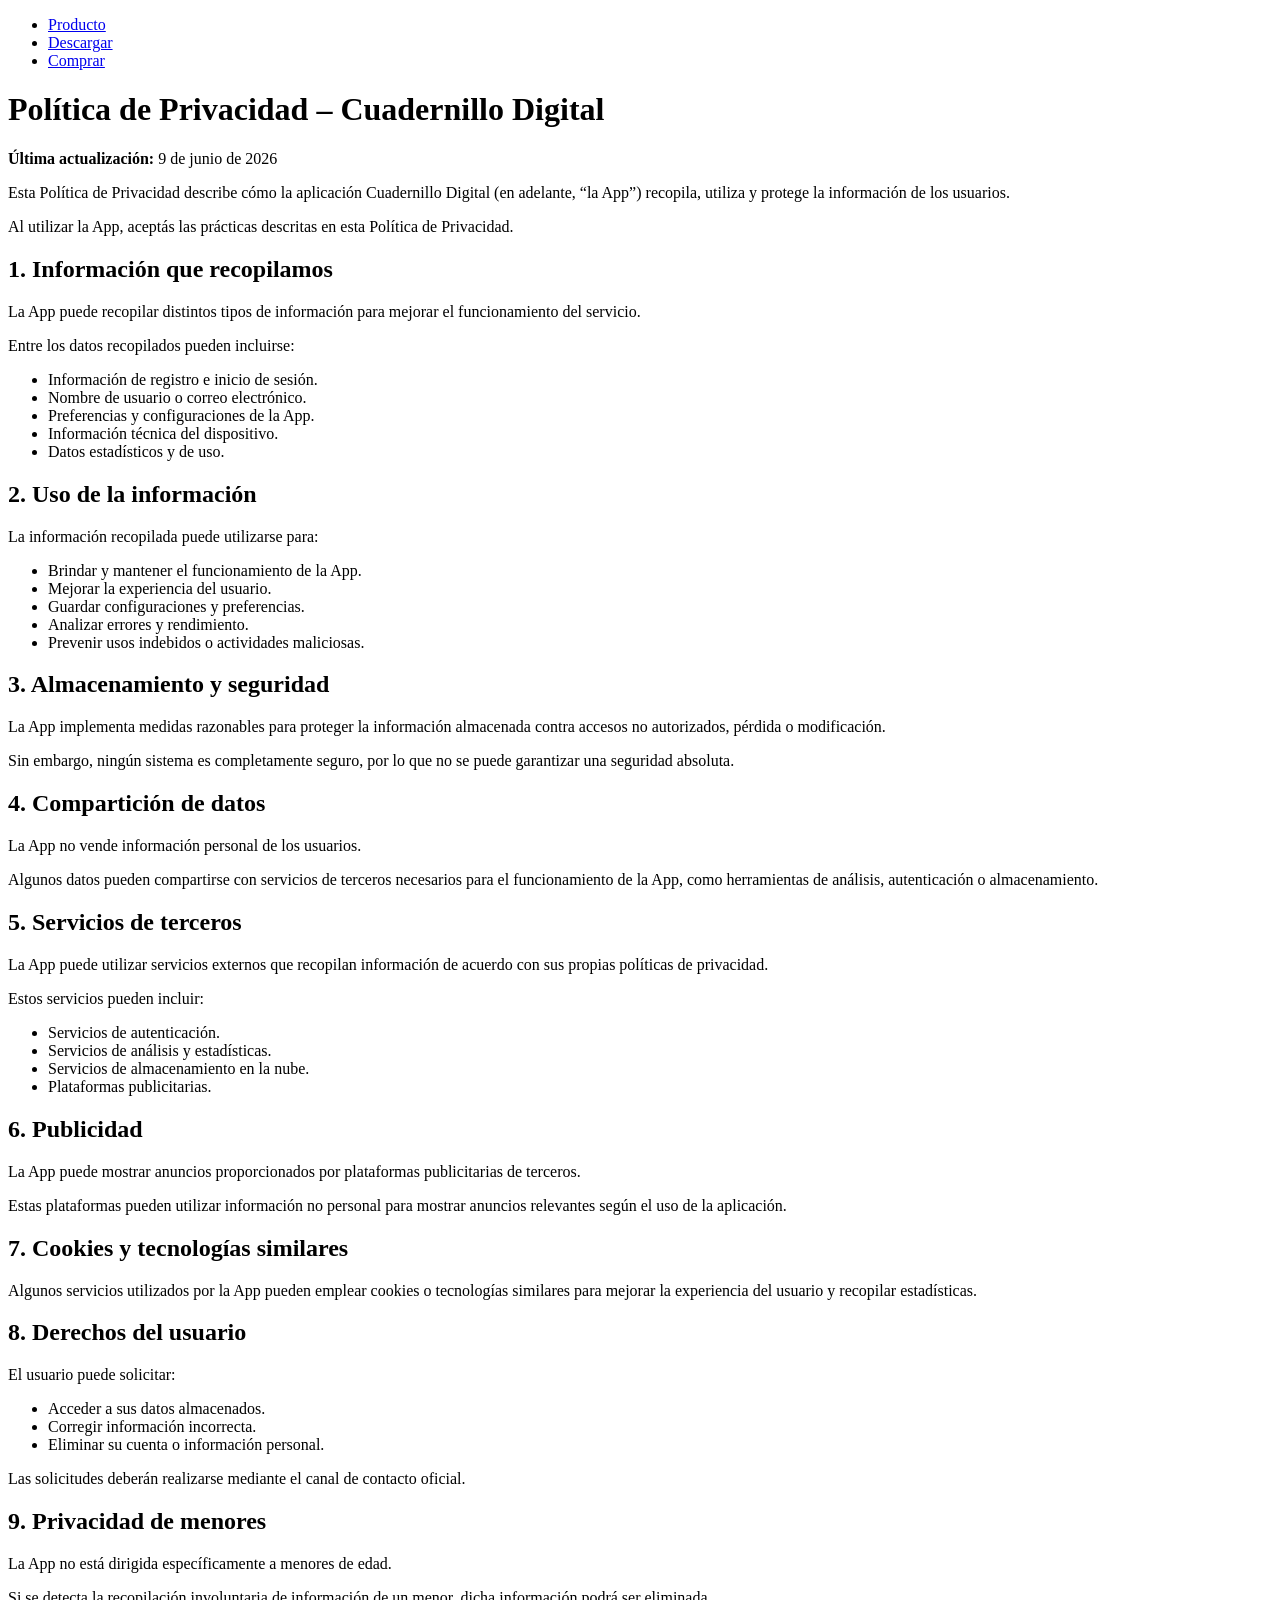
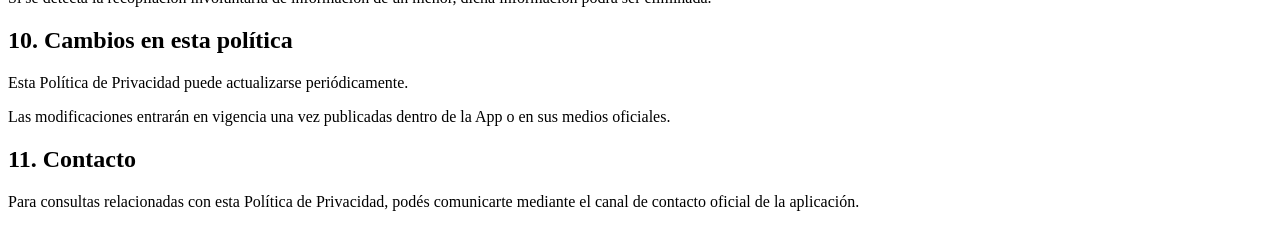
==== politica.html @ b05301be "first commit" ====
<!DOCTYPE html>
<html lang="en">
<head>
    <meta charset="UTF-8">
    <title>descargar</title>
</head>
<header>
    <nav>
        <ul>
            <li><a href="index.html">Producto</a></li>
            <li><a href="descarga.html">Descargar</a></li>
            <li><a href="terminos.html">Comprar</a></li>
        </ul>


    </nav>
</header>
<body>
<h1>Política de Privacidad – Cuadernillo Digital</h1>

<p>
    <strong>Última actualización:</strong> 9 de junio de 2026
</p>

<p>
    Esta Política de Privacidad describe cómo la aplicación
    Cuadernillo Digital (en adelante, “la App”)
    recopila, utiliza y protege la información
    de los usuarios.
</p>

<p>
    Al utilizar la App, aceptás las prácticas
    descritas en esta Política de Privacidad.
</p>

<h2>1. Información que recopilamos</h2>

<p>
    La App puede recopilar distintos tipos
    de información para mejorar el funcionamiento
    del servicio.
</p>

<p>Entre los datos recopilados pueden incluirse:</p>

<ul>
    <li>Información de registro e inicio de sesión.</li>
    <li>Nombre de usuario o correo electrónico.</li>
    <li>Preferencias y configuraciones de la App.</li>
    <li>Información técnica del dispositivo.</li>
    <li>Datos estadísticos y de uso.</li>
</ul>

<h2>2. Uso de la información</h2>

<p>
    La información recopilada puede utilizarse para:
</p>

<ul>
    <li>Brindar y mantener el funcionamiento de la App.</li>
    <li>Mejorar la experiencia del usuario.</li>
    <li>Guardar configuraciones y preferencias.</li>
    <li>Analizar errores y rendimiento.</li>
    <li>Prevenir usos indebidos o actividades maliciosas.</li>
</ul>

<h2>3. Almacenamiento y seguridad</h2>

<p>
    La App implementa medidas razonables
    para proteger la información almacenada
    contra accesos no autorizados,
    pérdida o modificación.
</p>

<p>
    Sin embargo, ningún sistema es completamente seguro,
    por lo que no se puede garantizar
    una seguridad absoluta.
</p>

<h2>4. Compartición de datos</h2>

<p>
    La App no vende información personal de los usuarios.
</p>

<p>
    Algunos datos pueden compartirse
    con servicios de terceros necesarios
    para el funcionamiento de la App,
    como herramientas de análisis,
    autenticación o almacenamiento.
</p>

<h2>5. Servicios de terceros</h2>

<p>
    La App puede utilizar servicios externos
    que recopilan información de acuerdo
    con sus propias políticas de privacidad.
</p>

<p>
    Estos servicios pueden incluir:
</p>

<ul>
    <li>Servicios de autenticación.</li>
    <li>Servicios de análisis y estadísticas.</li>
    <li>Servicios de almacenamiento en la nube.</li>
    <li>Plataformas publicitarias.</li>
</ul>

<h2>6. Publicidad</h2>

<p>
    La App puede mostrar anuncios proporcionados
    por plataformas publicitarias de terceros.
</p>

<p>
    Estas plataformas pueden utilizar información
    no personal para mostrar anuncios relevantes
    según el uso de la aplicación.
</p>

<h2>7. Cookies y tecnologías similares</h2>

<p>
    Algunos servicios utilizados por la App
    pueden emplear cookies o tecnologías similares
    para mejorar la experiencia del usuario
    y recopilar estadísticas.
</p>

<h2>8. Derechos del usuario</h2>

<p>
    El usuario puede solicitar:
</p>

<ul>
    <li>Acceder a sus datos almacenados.</li>
    <li>Corregir información incorrecta.</li>
    <li>Eliminar su cuenta o información personal.</li>
</ul>

<p>
    Las solicitudes deberán realizarse
    mediante el canal de contacto oficial.
</p>

<h2>9. Privacidad de menores</h2>

<p>
    La App no está dirigida específicamente
    a menores de edad.
</p>

<p>
    Si se detecta la recopilación involuntaria
    de información de un menor,
    dicha información podrá ser eliminada.
</p>

<h2>10. Cambios en esta política</h2>

<p>
    Esta Política de Privacidad puede actualizarse
    periódicamente.
</p>

<p>
    Las modificaciones entrarán en vigencia
    una vez publicadas dentro de la App
    o en sus medios oficiales.
</p>

<h2>11. Contacto</h2>

<p>
    Para consultas relacionadas con esta
    Política de Privacidad, podés comunicarte
    mediante el canal de contacto oficial
    de la aplicación.
</p>
</body>
</html>
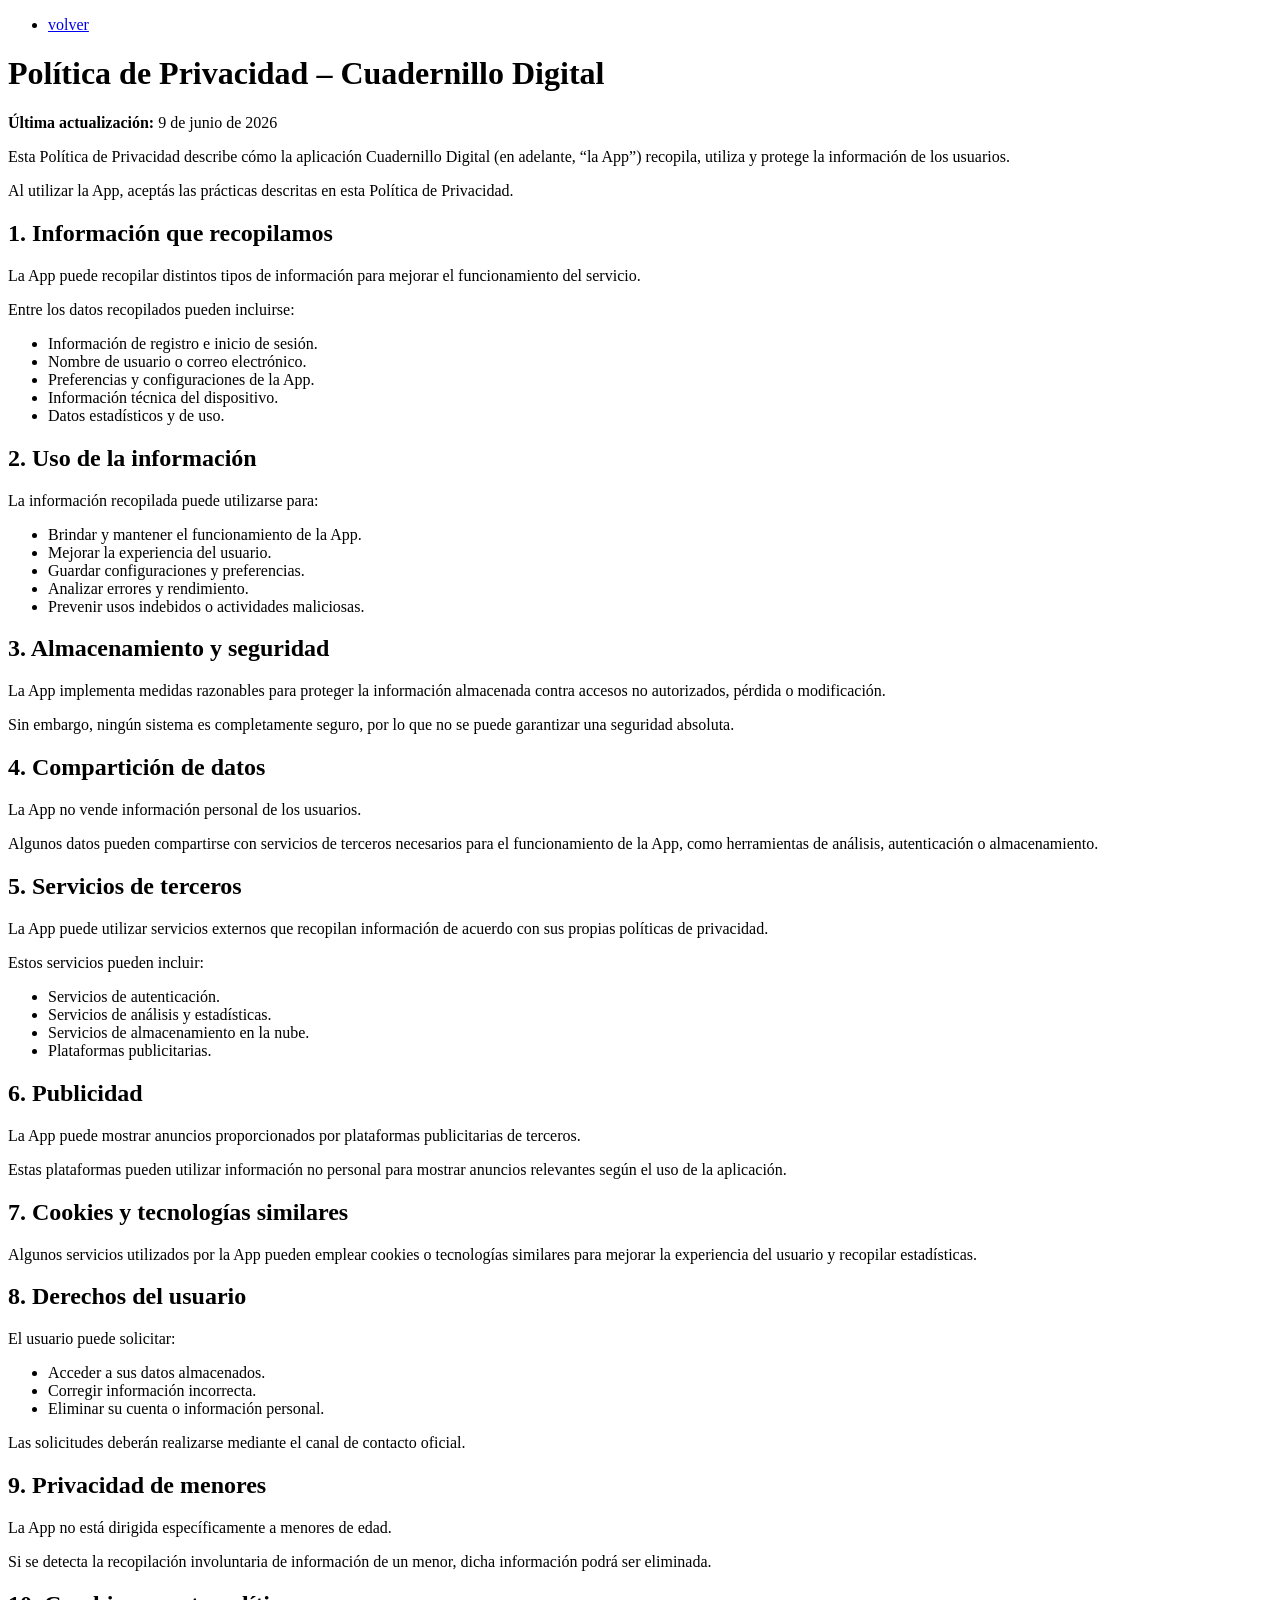
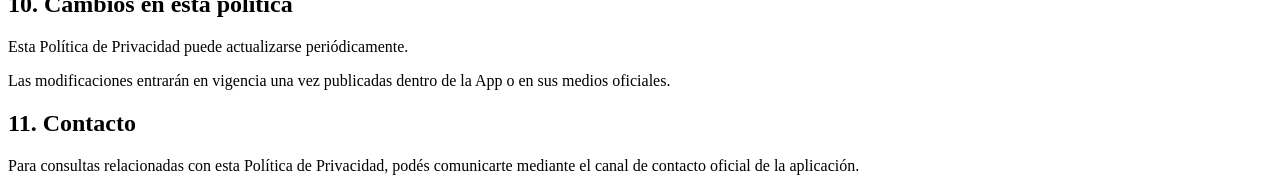
==== commit 5881d84c: "Cambiamos nombre y eso" ====
--- a/politica.html
+++ b/politica.html
@@ -7,9 +7,8 @@
 <header>
     <nav>
         <ul>
-            <li><a href="index.html">Producto</a></li>
-            <li><a href="descarga.html">Descargar</a></li>
-            <li><a href="terminos.html">Comprar</a></li>
+            <li><a href="index.html">volver</a></li>
+
         </ul>
 
 
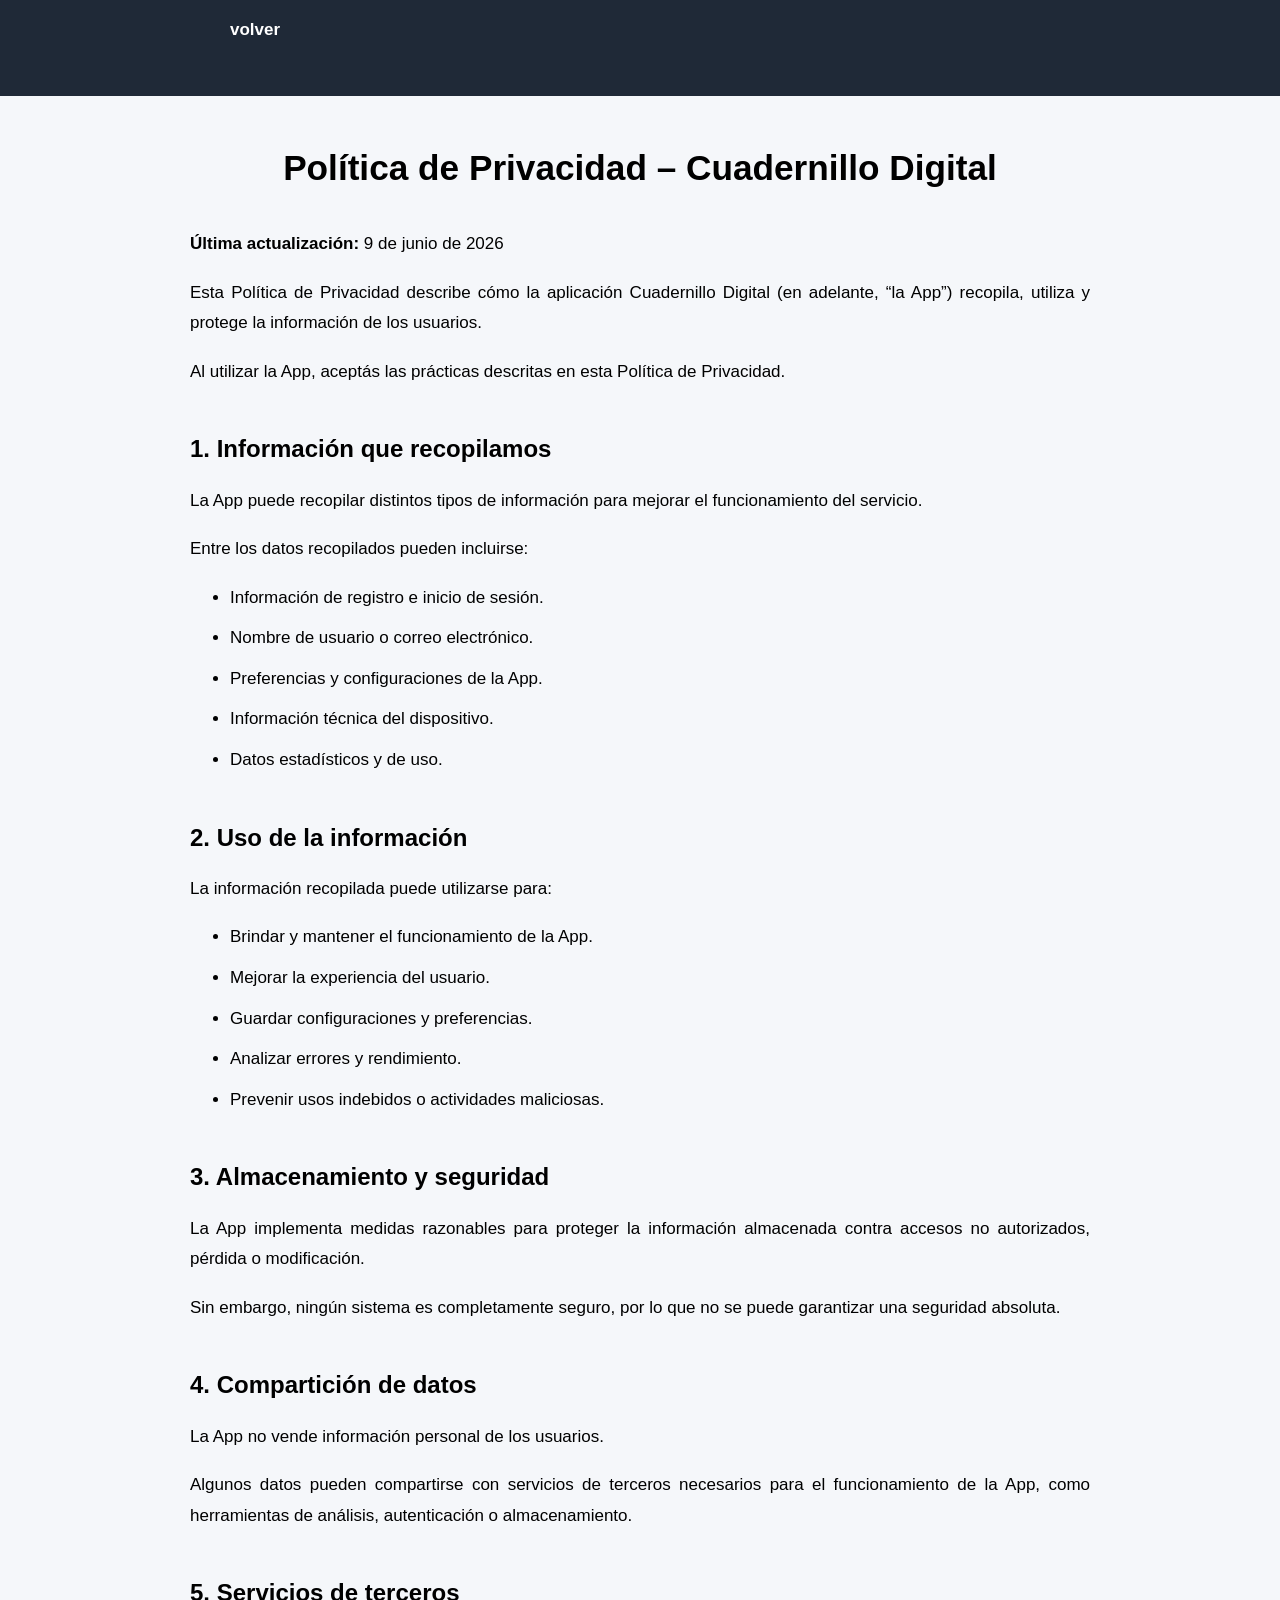
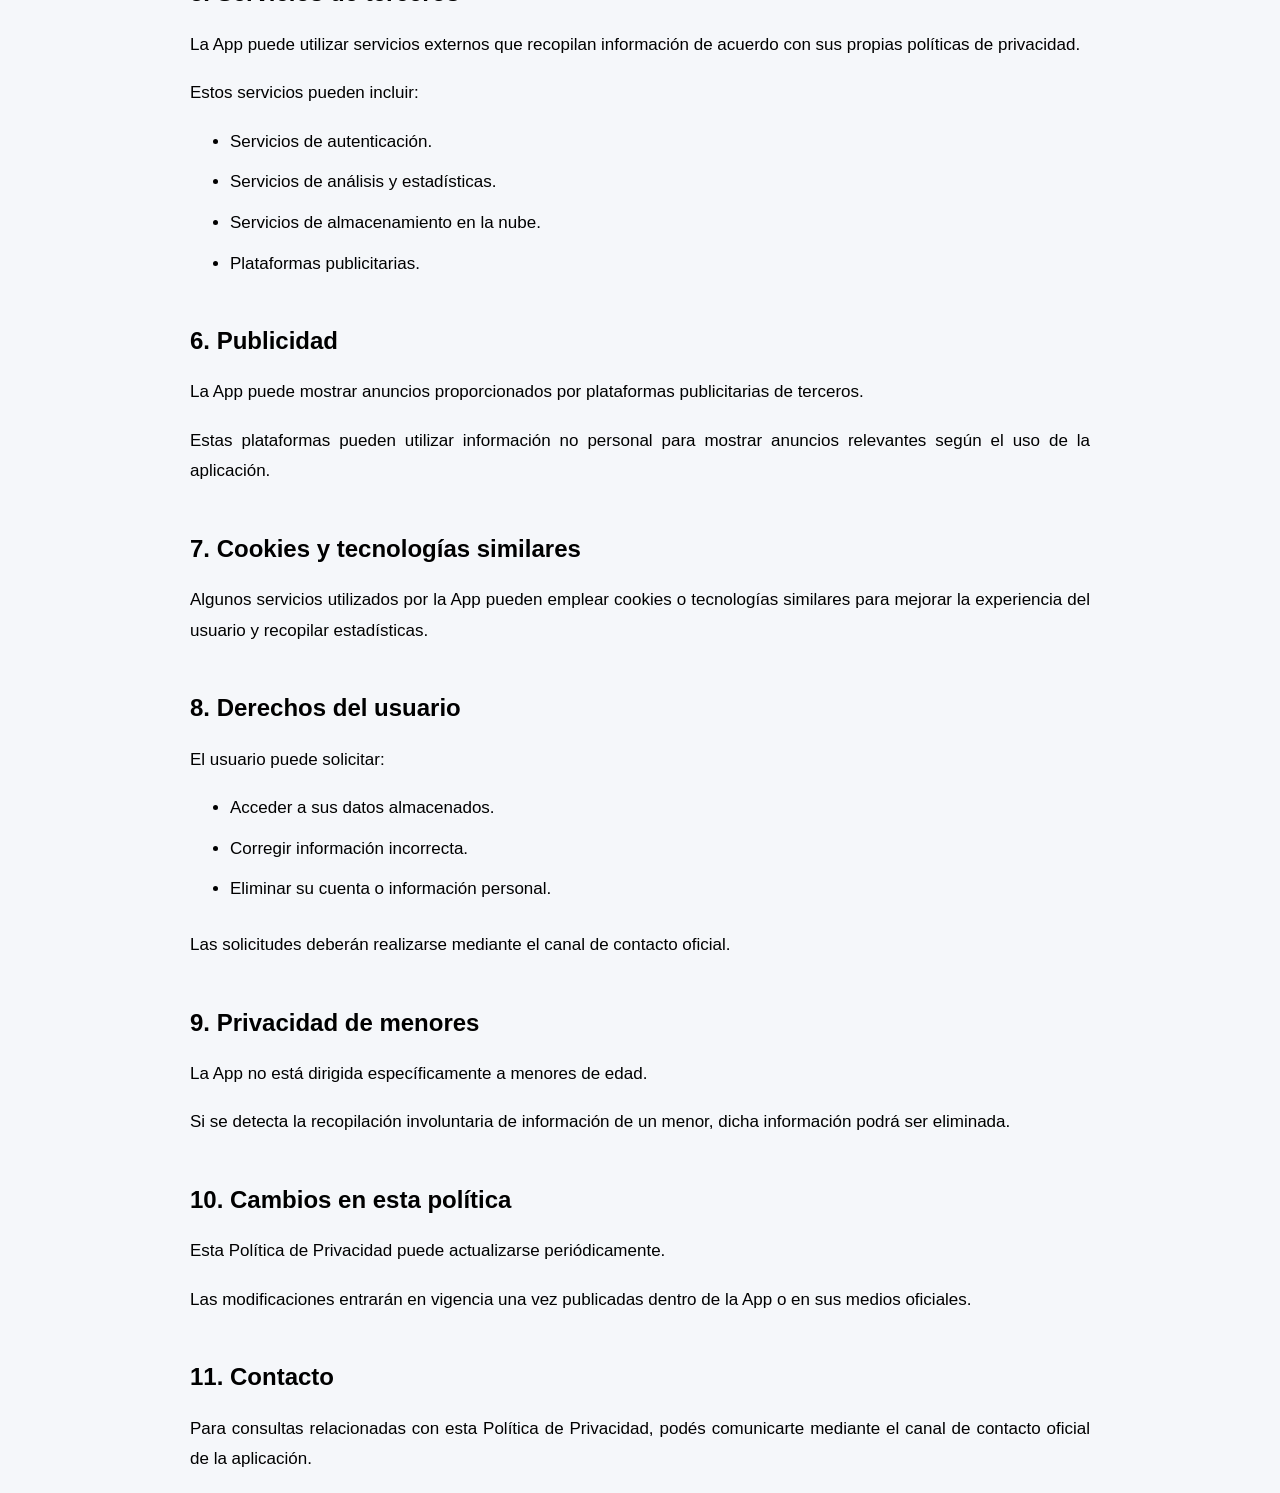
==== commit 1dec8857: "Agregamo css" ====
--- a/politica.html
+++ b/politica.html
@@ -2,7 +2,8 @@
 <html lang="en">
 <head>
     <meta charset="UTF-8">
-    <title>descargar</title>
+    <title>Politica de privacidad</title>
+    <link rel="stylesheet" href="politica.css">
 </head>
 <header>
     <nav>
--- a/politica.css
+++ b/politica.css
@@ -0,0 +1,107 @@
+/* ===== Estilos generales ===== */
+
+* {
+    margin: 0;
+    padding: 0;
+    box-sizing: border-box;
+}
+
+body {
+    font-family: Arial, Helvetica, sans-serif;
+    background-color: #f5f7fa;
+    line-height: 1.8;
+}
+
+/* ===== Header ===== */
+
+header {
+    background-color: #1f2937;
+    padding: 15px 30px;
+}
+
+header nav ul {
+    list-style: none;
+    display: flex;
+}
+
+header nav ul li a {
+    color: white;
+    text-decoration: none;
+    font-weight: bold;
+    transition: 0.3s;
+}
+
+header nav ul li a:hover {
+    color: #60a5fa;
+}
+
+/* ===== Contenido ===== */
+
+body h1,
+body h2,
+body p,
+body ul {
+    max-width: 900px;
+    margin-left: auto;
+    margin-right: auto;
+}
+
+h1 {
+    text-align: center;
+
+    margin-top: 40px;
+    margin-bottom: 30px;
+    font-size: 2.2rem;
+}
+
+h2 {
+
+    margin-top: 40px;
+    margin-bottom: 15px;
+    font-size: 1.5rem;
+}
+
+p {
+    text-align: justify;
+    margin-bottom: 18px;
+    font-size: 17px;
+}
+
+/* ===== Listas ===== */
+
+ul {
+    margin-bottom: 25px;
+    padding-left: 40px;
+}
+
+ul li {
+    margin-bottom: 10px;
+    font-size: 17px;
+}
+
+
+
+/* ===== Responsive ===== */
+
+@media (max-width: 768px) {
+
+    body h1,
+    body h2,
+    body p,
+    body ul {
+        width: 90%;
+    }
+
+    h1 {
+        font-size: 1.8rem;
+    }
+
+    h2 {
+        font-size: 1.3rem;
+    }
+
+    p,
+    li {
+        font-size: 16px;
+    }
+}
